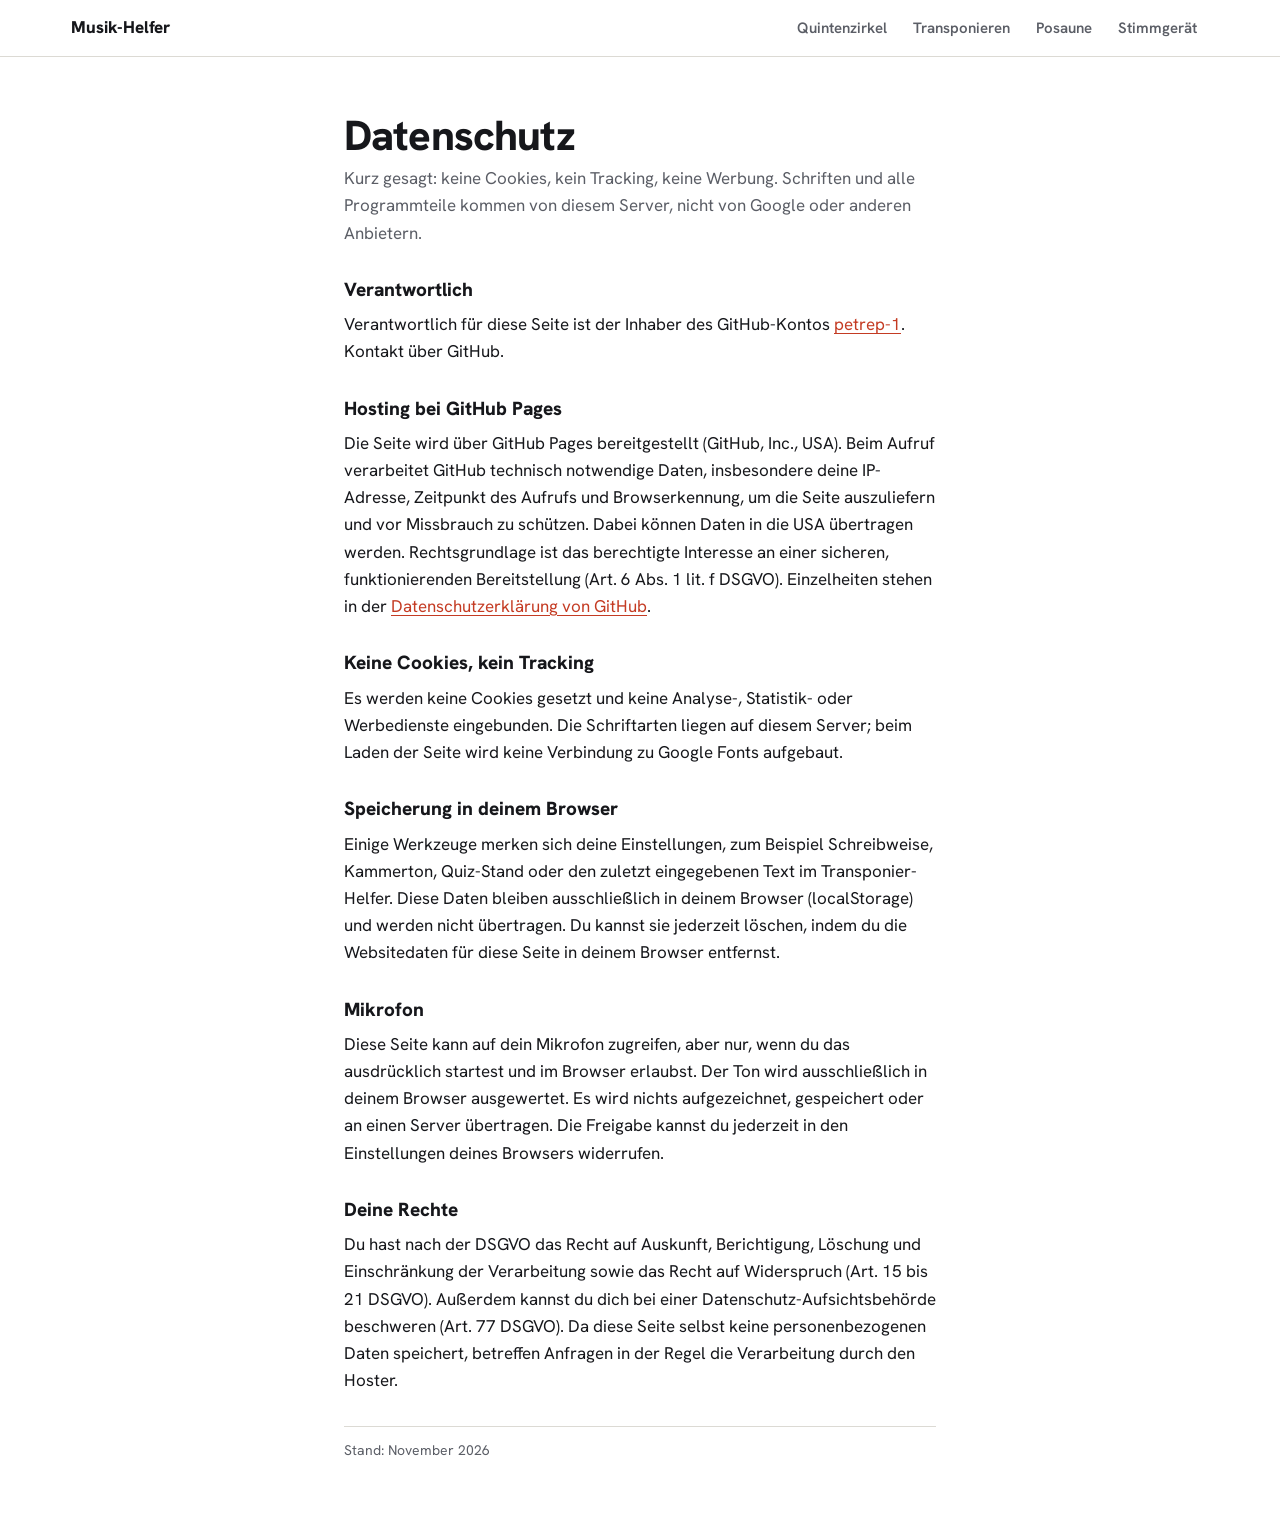
==== datenschutz/index.html @ d1f6b376 "Datenschutz: Schriften lokal statt Google Fonts, Datenschutzseite ergänzt Co-Authored-By: Claude Opu" ====
<!DOCTYPE html>
<html lang="de">
<head>
<meta charset="utf-8">
<meta name="viewport" content="width=device-width,initial-scale=1">
<title>Datenschutz – Musik-Helfer</title>
<link rel="stylesheet" href="../assets/site.css">
<style>

:root{color-scheme:light dark;--bg:light-dark(#ffffff,#121419);--ink:light-dark(#16171b,#ecebe6);--mute:light-dark(#5b5e66,#a2a5ad);--line:light-dark(#dcdad4,#2f323a);--acc:light-dark(#c43b23,#ff7d61)}
:root[data-theme=light]{color-scheme:light}:root[data-theme=dark]{color-scheme:dark}
*{box-sizing:border-box;min-width:0}
body{margin:0;background:var(--bg);color:var(--ink);font:17px/1.6 "Hanken Grotesk",system-ui,sans-serif}
main{max-width:720px;margin:0 auto;padding:clamp(20px,4vw,48px) max(5vw,16px) 64px}
h1{font-size:clamp(30px,5vw,42px);line-height:1.1;margin:8px 0 6px;font-weight:800;letter-spacing:-.02em}
h2{font-size:19px;margin:28px 0 6px;font-weight:800}
p,li{margin:0 0 10px}ul{padding-left:20px;margin:0 0 10px}
a{color:var(--acc);text-underline-offset:3px}
.back{display:inline-flex;align-items:center;min-height:44px;color:var(--ink);font-weight:600}
.lead{color:var(--mute);margin-bottom:8px}
.stand{color:var(--mute);font-size:14px;margin-top:32px;border-top:1px solid var(--line);padding-top:12px}
</style>
</head>
<body>
<nav class="site-nav" aria-label="Seiten"><div class="in"><a class="brand" href="../">Musik-Helfer</a><div class="links"><a href=".././">Quintenzirkel</a><a href="../transponieren/">Transponieren</a><a href="../posaune/">Posaune</a><a href="../stimmgeraet/">Stimmgerät</a></div></div></nav>
<main>

<h1>Datenschutz</h1>
<p class="lead">Kurz gesagt: keine Cookies, kein Tracking, keine Werbung. Schriften und alle Programmteile kommen von diesem Server, nicht von Google oder anderen Anbietern.</p>

<h2>Verantwortlich</h2>
<p>Verantwortlich für diese Seite ist der Inhaber des GitHub-Kontos <a href="https://github.com/petrep-1">petrep-1</a>. Kontakt über GitHub.</p>

<h2>Hosting bei GitHub Pages</h2>
<p>Die Seite wird über GitHub Pages bereitgestellt (GitHub, Inc., USA). Beim Aufruf verarbeitet GitHub technisch notwendige Daten, insbesondere deine IP-Adresse, Zeitpunkt des Aufrufs und Browserkennung, um die Seite auszuliefern und vor Missbrauch zu schützen. Dabei können Daten in die USA übertragen werden. Rechtsgrundlage ist das berechtigte Interesse an einer sicheren, funktionierenden Bereitstellung (Art. 6 Abs. 1 lit. f DSGVO). Einzelheiten stehen in der <a href="https://docs.github.com/de/site-policy/privacy-policies/github-general-privacy-statement">Datenschutzerklärung von GitHub</a>.</p>

<h2>Keine Cookies, kein Tracking</h2>
<p>Es werden keine Cookies gesetzt und keine Analyse-, Statistik- oder Werbedienste eingebunden. Die Schriftarten liegen auf diesem Server; beim Laden der Seite wird keine Verbindung zu Google Fonts aufgebaut.</p>

<h2>Speicherung in deinem Browser</h2>
<p>Einige Werkzeuge merken sich deine Einstellungen, zum Beispiel Schreibweise, Kammerton, Quiz-Stand oder den zuletzt eingegebenen Text im Transponier-Helfer. Diese Daten bleiben ausschließlich in deinem Browser (localStorage) und werden nicht übertragen. Du kannst sie jederzeit löschen, indem du die Websitedaten für diese Seite in deinem Browser entfernst.</p>
<h2>Mikrofon</h2>
<p>Diese Seite kann auf dein Mikrofon zugreifen, aber nur, wenn du das ausdrücklich startest und im Browser erlaubst. Der Ton wird ausschließlich in deinem Browser ausgewertet. Es wird nichts aufgezeichnet, gespeichert oder an einen Server übertragen. Die Freigabe kannst du jederzeit in den Einstellungen deines Browsers widerrufen.</p>

<h2>Deine Rechte</h2>
<p>Du hast nach der DSGVO das Recht auf Auskunft, Berichtigung, Löschung und Einschränkung der Verarbeitung sowie das Recht auf Widerspruch (Art. 15 bis 21 DSGVO). Außerdem kannst du dich bei einer Datenschutz-Aufsichtsbehörde beschweren (Art. 77 DSGVO). Da diese Seite selbst keine personenbezogenen Daten speichert, betreffen Anfragen in der Regel die Verarbeitung durch den Hoster.</p>
<p class="stand">Stand: November 2026</p>
</main>
</body>
</html>
---- assets/site.css ----
@font-face{font-family:"Hanken Grotesk";src:url("fonts/hanken-grotesk.woff") format("woff");font-weight:100 900;font-style:normal;font-display:swap}
/* Gemeinsames Design aller Seiten: Farben, Schrift, Navigation */
:root{color-scheme:light dark;--bg:light-dark(#ffffff,#121419);--ink:light-dark(#16171b,#ecebe6);--mute:light-dark(#5b5e66,#a2a5ad);
--line:light-dark(#dcdad4,#2f323a);--soft:light-dark(#f4f3ef,#1b1e24);--acc:light-dark(#d4432a,#ff7d61);--accbg:light-dark(#fbebe7,#3a211b);
--flat:light-dark(#2b5bd6,#7ea4ff)}
:root[data-theme=light]{color-scheme:light}:root[data-theme=dark]{color-scheme:dark}
body{font-family:"Hanken Grotesk",system-ui,sans-serif}
.site-nav{position:sticky;top:0;z-index:20;background:color-mix(in srgb,var(--bg) 92%,transparent);-webkit-backdrop-filter:blur(8px);backdrop-filter:blur(8px);border-bottom:1px solid var(--line)}
.site-nav .in{max-width:1240px;margin:0 auto;padding:0 max(4vw,14px);display:flex;align-items:center;gap:0 20px;min-height:56px}
.site-nav .brand{font-weight:800;font-size:17px;letter-spacing:-.01em;color:var(--ink);text-decoration:none;margin-right:auto;white-space:nowrap}
.site-nav .links{display:flex;gap:2px;overflow-x:auto;scrollbar-width:none}
.site-nav .links a{flex:none;display:inline-flex;align-items:center;min-height:40px;padding:0 12px;border-radius:10px;color:var(--mute);font-weight:600;font-size:15px;text-decoration:none}
.site-nav .links a:hover{color:var(--ink);background:var(--soft)}
.site-nav .links a[aria-current=page]{color:var(--ink);background:var(--soft)}
.site-nav a:focus-visible{outline:3px solid var(--acc);outline-offset:2px}
@media(max-width:600px){.site-nav{position:static}.site-nav .in{flex-wrap:wrap;padding-top:8px}.site-nav .brand{width:100%;font-size:15px;color:var(--mute)}.site-nav .links{margin-inline:-9px;width:calc(100% + 18px)}.site-nav .links{gap:0;justify-content:space-between}.site-nav .links a{padding:0 5px;font-size:13px}}
.legal-foot{max-width:1240px;margin:0 auto;padding:12px max(4vw,14px) 28px;font-size:14px}.legal-foot a{color:var(--mute);text-underline-offset:3px}
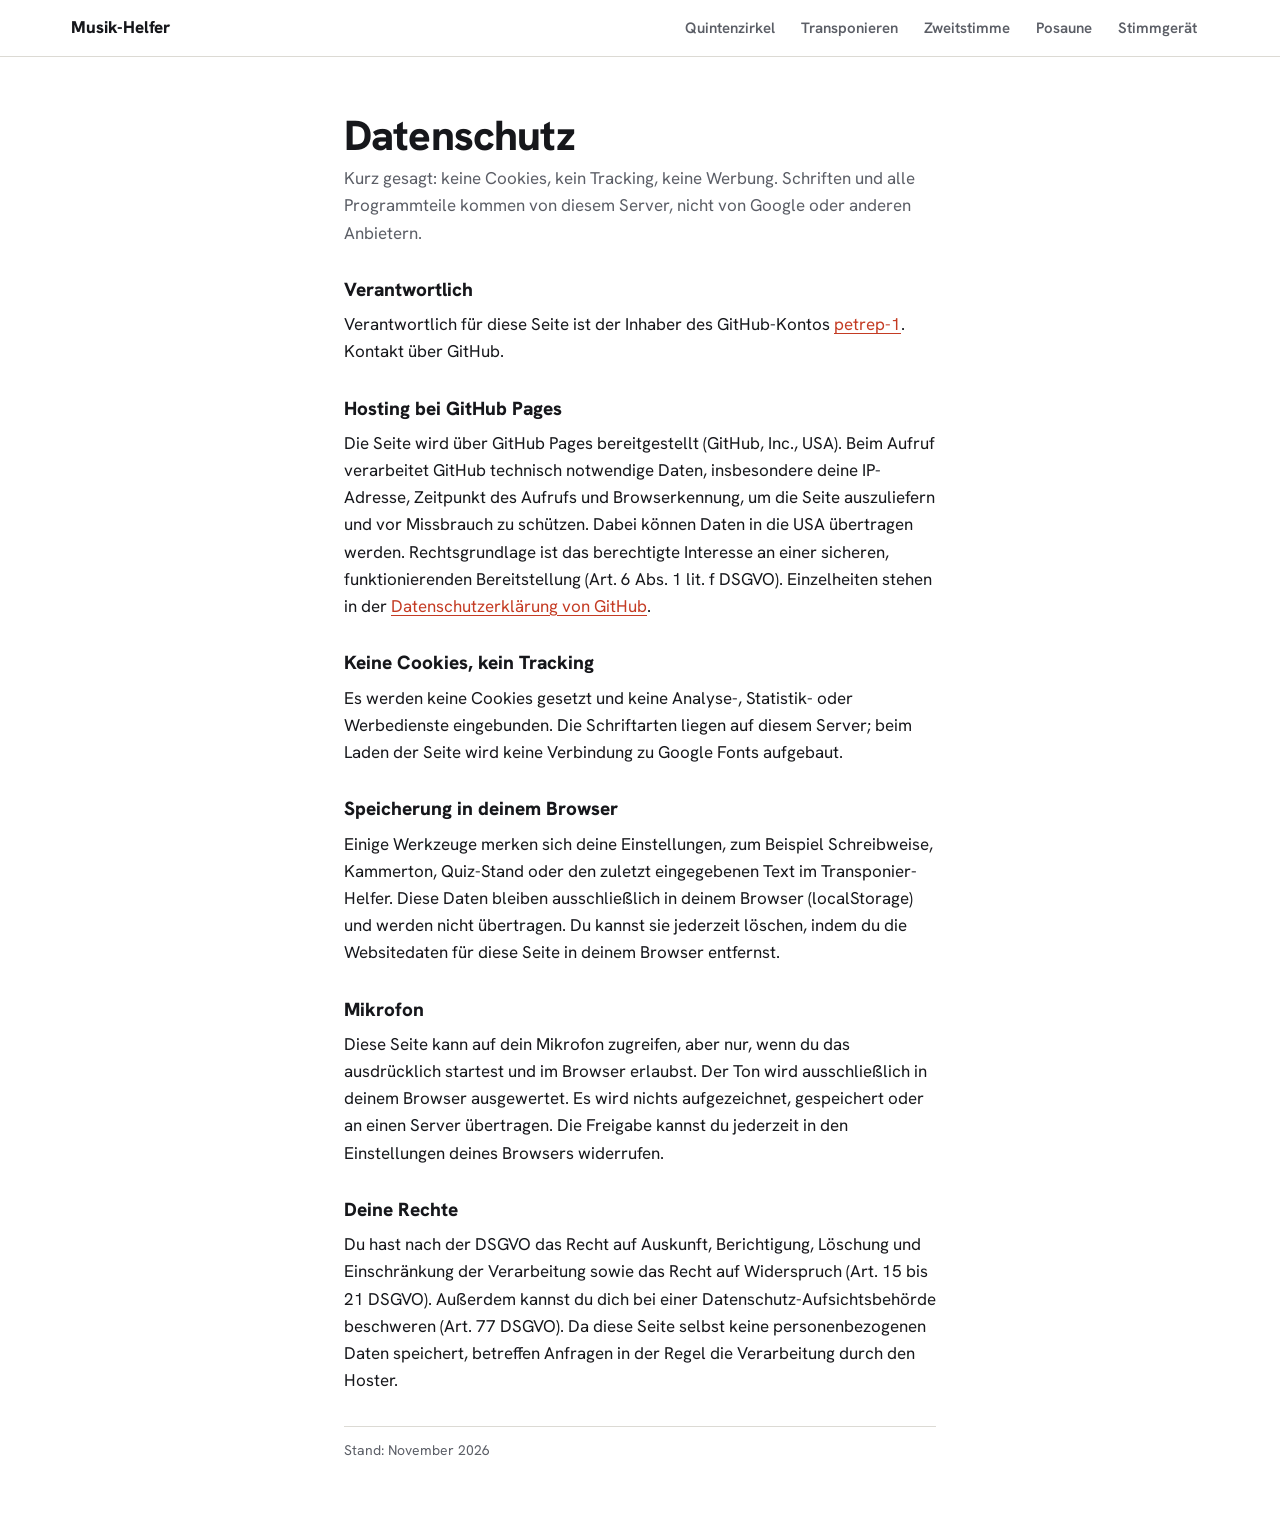
==== commit a2dd90db: "Neue Unterseite Zweitstimmen-Generator (/zweitstimme/), Navigation ergänzt Co-Authored-By: Claude Op" ====
--- a/datenschutz/index.html
+++ b/datenschutz/index.html
@@ -22,7 +22,7 @@
 </style>
 </head>
 <body>
-<nav class="site-nav" aria-label="Seiten"><div class="in"><a class="brand" href="../">Musik-Helfer</a><div class="links"><a href=".././">Quintenzirkel</a><a href="../transponieren/">Transponieren</a><a href="../posaune/">Posaune</a><a href="../stimmgeraet/">Stimmgerät</a></div></div></nav>
+<nav class="site-nav" aria-label="Seiten"><div class="in"><a class="brand" href="../">Musik-Helfer</a><div class="links"><a href=".././">Quintenzirkel</a><a href="../transponieren/">Transponieren</a><a href="../zweitstimme/">Zweitstimme</a><a href="../posaune/">Posaune</a><a href="../stimmgeraet/">Stimmgerät</a></div></div></nav>
 <main>
 
 <h1>Datenschutz</h1>
--- a/assets/site.css
+++ b/assets/site.css
@@ -13,5 +13,5 @@
 .site-nav .links a:hover{color:var(--ink);background:var(--soft)}
 .site-nav .links a[aria-current=page]{color:var(--ink);background:var(--soft)}
 .site-nav a:focus-visible{outline:3px solid var(--acc);outline-offset:2px}
-@media(max-width:600px){.site-nav{position:static}.site-nav .in{flex-wrap:wrap;padding-top:8px}.site-nav .brand{width:100%;font-size:15px;color:var(--mute)}.site-nav .links{margin-inline:-9px;width:calc(100% + 18px)}.site-nav .links{gap:0;justify-content:space-between}.site-nav .links a{padding:0 5px;font-size:13px}}
+@media(max-width:600px){.site-nav{position:static}.site-nav .in{flex-wrap:wrap;padding-top:8px}.site-nav .brand{width:100%;font-size:15px;color:var(--mute)}.site-nav .links{margin-inline:-9px;width:calc(100% + 18px)}.site-nav .links{gap:0 2px;flex-wrap:wrap;justify-content:flex-start}.site-nav .links a{padding:0 8px;font-size:14px;min-height:38px}}
 .legal-foot{max-width:1240px;margin:0 auto;padding:12px max(4vw,14px) 28px;font-size:14px}.legal-foot a{color:var(--mute);text-underline-offset:3px}
